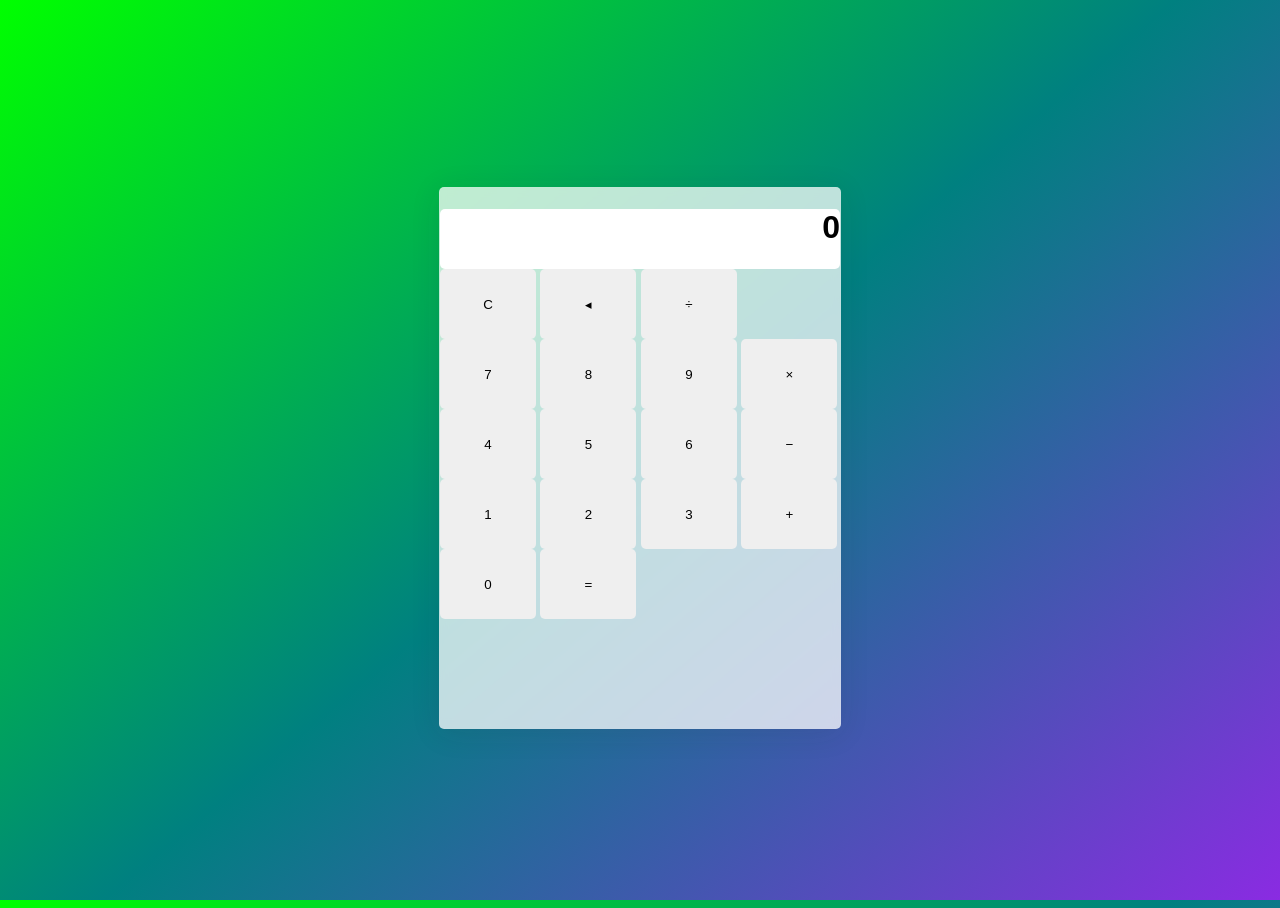
==== index.html @ e371fbb7 "Main Calculator Outline - Created basis of Calculator - Looks semi-good - Updated README" ====
<!DOCTYPE html>
<html lang="en">
<head>
    <meta charset="UTF-8">
    <meta name="viewport" content="width=device-width, initial-scale=1.0">
    <link rel="stylesheet" type="text/css" href="style.css">
    <title>Calculator</title>
</head>
<body>
    <div class="calculator">
        <div class="result">
            <h1>0</h1>
        </div>
        <div class="calcButtonRow">
            <button class="calcButton">C</button>
            <button class="calcButton">&blacktriangleleft;</button>
            <button class="calcButton">&divide;</button>
        </div>
        <div class="calcButtonRow">
            <button class="calcButton">7</button>
            <button class="calcButton">8</button>
            <button class="calcButton">9</button>
            <button class="calcButton">&times;</button>
        </div>
        <div class="calcButtonRow">
            <button class="calcButton">4</button>
            <button class="calcButton">5</button>
            <button class="calcButton">6</button>
            <button class="calcButton">&minus;</button>
        </div>
        <div class="calcButtonRow">
            <button class="calcButton">1</button>
            <button class="calcButton">2</button>
            <button class="calcButton">3</button>
            <button class="calcButton">&plus;</button>
        </div>
        <div class="calcButtonRow">
            <button class="calcButton">0</button>
            <button class="calcButton">&equals;</button>
        </div>
    </div>
</body>
</html>
---- style.css ----
html {
    box-sizing: border-box;
    height: 100%;
}

body {
    align-items: center;
    background: linear-gradient(320deg, blueviolet, teal, lime);
    display: flex;
    height: inherit;
    justify-content: center;
    font-family: "Dosis", sans-serif;
    font-display: swap;
}

.calculator {
    backdrop-filter: blur(5.5px);
    background: rgba(255, 255, 255, .75);
    justify-content: center;
    align-items: center;
    border: 1px solid rgba(255, 255, 255, .01);
    border-radius: 5px;
    box-shadow: 0 4px 30px rgba(35, 35, 35, .1);
    color: black;
    backdrop-filter: blur(4px);
    flex-basis: 400px;
    height: 540px;
    padding: 20px, 35px;
}

.result {
    background-color: white;
    border-radius: 5px;
    text-align: right;
    height: 60px;
}

.calcButton{
    width: 24%;
    height: 70px;
    border: 2px black;
    border-radius: 5px;
}
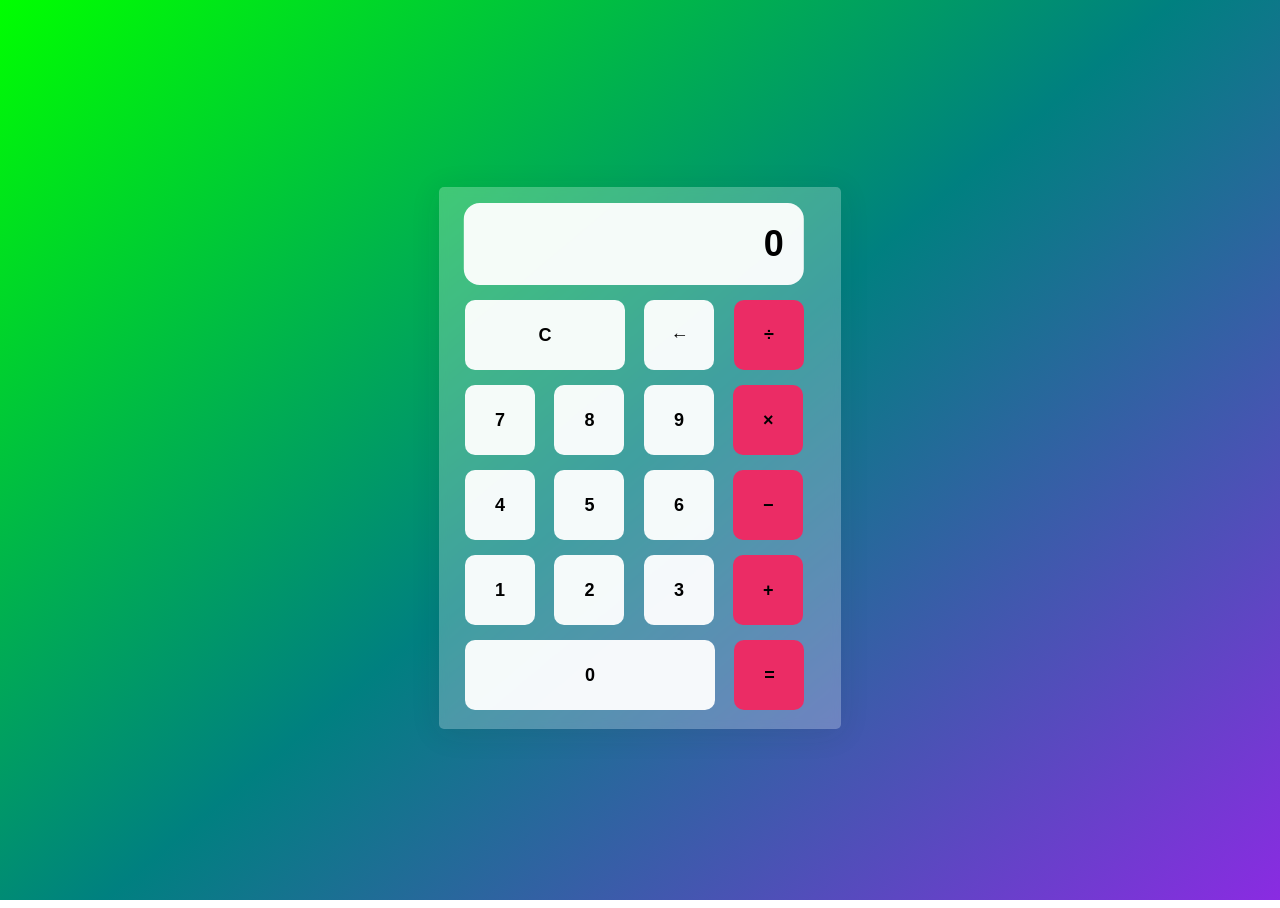
==== commit 2e35c924: "Updated Calculator Style - Added button press & hover animations - Changed some button colors - Disp" ====
--- a/index.html
+++ b/index.html
@@ -8,12 +8,10 @@
 </head>
 <body>
     <div class="calculator">
-        <div class="result">
-            <h1>0</h1>
-        </div>
+            <section class="result">0</section>
         <div class="calcButtonRow">
-            <button class="calcButton">C</button>
-            <button class="calcButton">&blacktriangleleft;</button>
+            <button class="calcButton" id="clear">C</button>
+            <button class="calcButton">&leftarrow;</button>
             <button class="calcButton">&divide;</button>
         </div>
         <div class="calcButtonRow">
@@ -35,7 +33,7 @@
             <button class="calcButton">&plus;</button>
         </div>
         <div class="calcButtonRow">
-            <button class="calcButton">0</button>
+            <button class="calcButton" id="zero">0</button>
             <button class="calcButton">&equals;</button>
         </div>
     </div>
--- a/style.css
+++ b/style.css
@@ -6,6 +6,8 @@
 body {
     align-items: center;
     background: linear-gradient(320deg, blueviolet, teal, lime);
+    background-repeat: no-repeat;
+    background-attachment: fixed;
     display: flex;
     height: inherit;
     justify-content: center;
@@ -15,7 +17,7 @@
 
 .calculator {
     backdrop-filter: blur(5.5px);
-    background: rgba(255, 255, 255, .75);
+    background: rgba(255, 255, 255, .25);
     justify-content: center;
     align-items: center;
     border: 1px solid rgba(255, 255, 255, .01);
@@ -28,16 +30,65 @@
     padding: 20px, 35px;
 }
 
-.result {
+.result { 
     background-color: white;
-    border-radius: 5px;
-    text-align: right;
-    height: 60px;
+    border-radius: 16px;
+    text-align:right;
+    font-size: 36px;
+    overflow: auto;
+    padding: 20px;
+    width: 75%;
+    margin-top: 15px;
+    font-weight: bold;
+    transform:translateX(7%);
+    background: rgba(255, 255, 255, .95);
+}
+
+.calcButtonRow {
+    margin-inline-start: 25px;
+    margin-top: 15px;
 }
 
 .calcButton{
-    width: 24%;
+    width: 70px;
     height: 70px;
     border: 2px black;
-    border-radius: 5px;
+    border-radius: 10px;
+    margin-right: 15px;
+    font-size: 18px;
+    font-weight: bold;
+    background: rgba(255, 255, 255, .95);    
 }
+
+.calcButton:active {
+    background-color: rgba(255, 255, 255, .5);
+    animation: pulse;
+    animation-play-state: paused;
+    animation-duration: .025s;
+}
+
+.calcButton:hover {
+    transform:scale(1.05, 1.05);
+}
+
+.calcButton:last-child {
+    background-color: rgb(235, 44, 101);
+    
+}
+
+.calcButton:last-child:active {
+    background-color: rgba(180, 35, 84, 1);
+}
+
+#clear {
+    width: 160px;
+}
+
+#zero {
+    width: 250px;
+}
+
+@keyframes pulse {
+    from{transform: scale(.975, .975);}
+    to{transform: scale(1.05, 1.05);}
+} 
